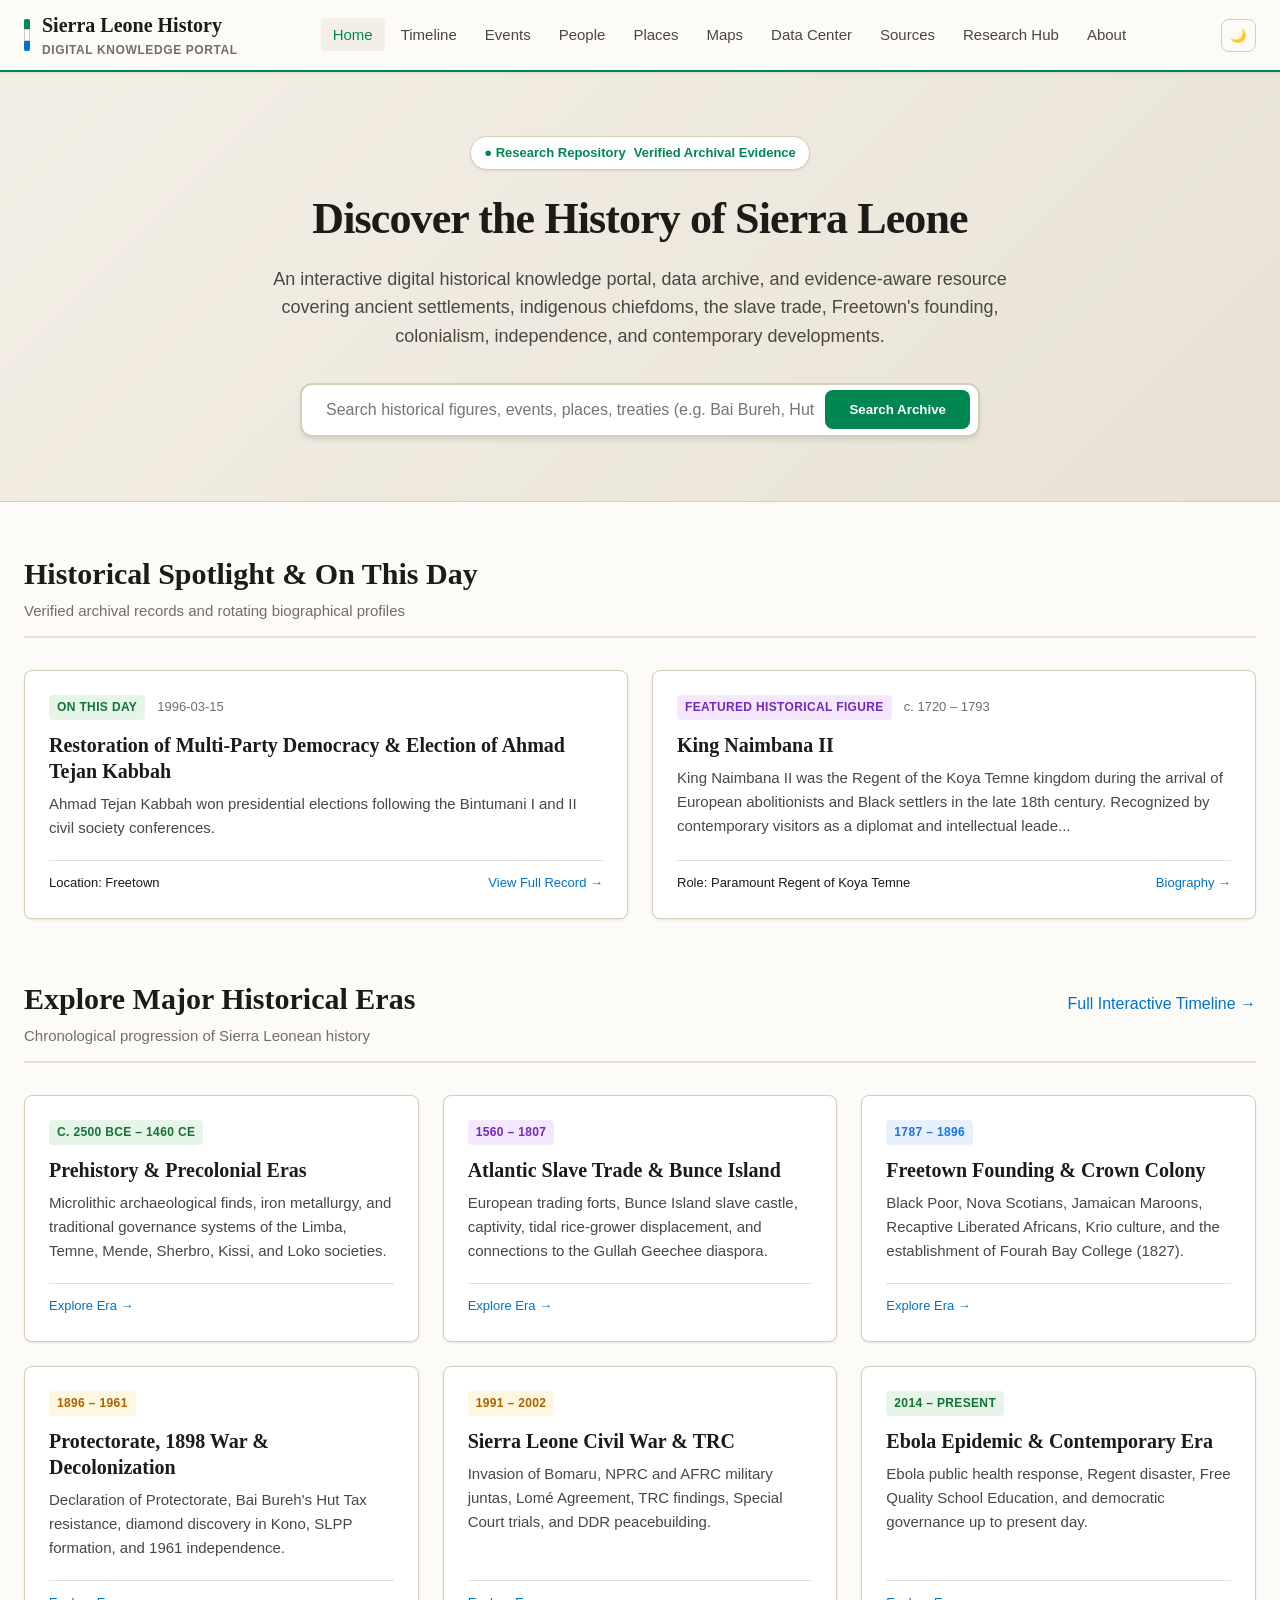
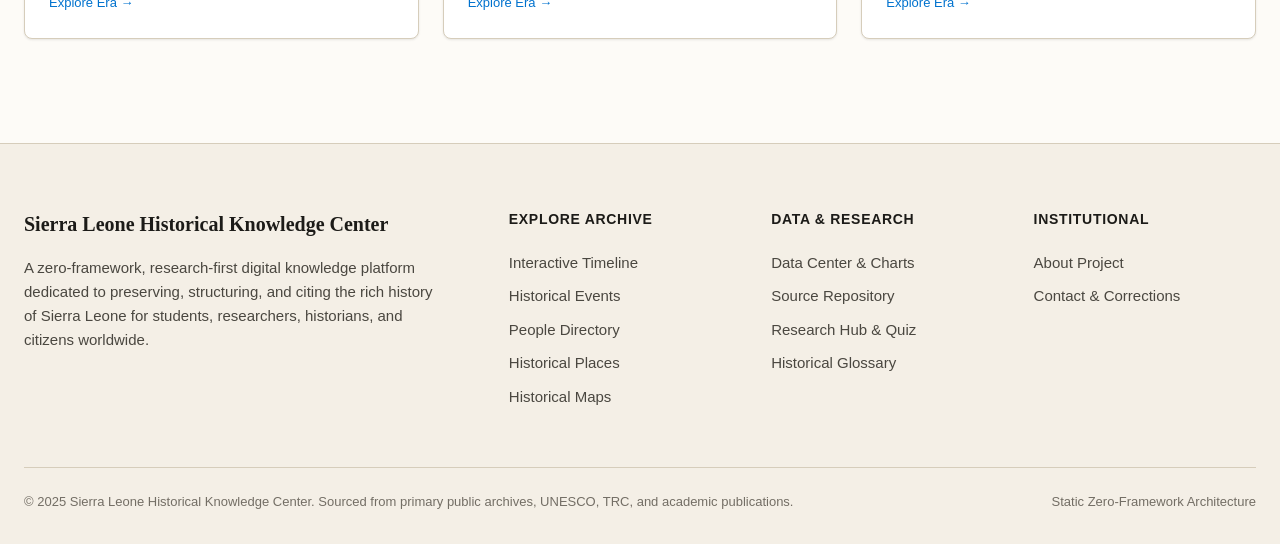
==== index.html @ 2159800d "Add Sierra Leone Historical Knowledge Center static website and data portal Co-authored-by: joemrnic" ====
<!DOCTYPE html>
<html lang="en">
<head>
  <meta charset="UTF-8">
  <meta name="viewport" content="width=device-width, initial-scale=1.0">
  <title>Sierra Leone Historical Knowledge Center & Digital Archive</title>
  <meta name="description" content="Comprehensive research-oriented digital archive, historical data portal, timeline, and source library for the history of Sierra Leone.">
  <link rel="stylesheet" href="css/style.css">
  <link rel="stylesheet" href="css/responsive.css">
  <link rel="stylesheet" href="css/print.css">
</head>
<body>
  <a href="#main-content" class="skip-link">Skip to main content</a>

  <header class="site-header">
    <div class="header-container">
      <a href="index.html" class="brand-logo">
        <div class="brand-flag-stripe">
          <span class="flag-green"></span>
          <span class="flag-white"></span>
          <span class="flag-blue"></span>
        </div>
        <div>
          <span>Sierra Leone History</span>
          <span class="brand-title-sub">Digital Knowledge Portal</span>
        </div>
      </a>

      <nav class="main-nav" id="main-nav">
        <ul class="nav-links">
          <li><a href="index.html" class="nav-link active">Home</a></li>
          <li><a href="timeline.html" class="nav-link">Timeline</a></li>
          <li><a href="events.html" class="nav-link">Events</a></li>
          <li><a href="people.html" class="nav-link">People</a></li>
          <li><a href="places.html" class="nav-link">Places</a></li>
          <li><a href="maps.html" class="nav-link">Maps</a></li>
          <li><a href="data.html" class="nav-link">Data Center</a></li>
          <li><a href="sources.html" class="nav-link">Sources</a></li>
          <li><a href="research.html" class="nav-link">Research Hub</a></li>
          <li><a href="about.html" class="nav-link">About</a></li>
        </ul>
      </nav>

      <div class="header-controls">
        <button id="theme-toggle-btn" class="btn-icon" aria-label="Toggle dark mode">🌙</button>
        <button id="mobile-nav-toggle" class="btn-icon mobile-nav-toggle" aria-label="Toggle navigation" aria-expanded="false">☰</button>
      </div>
    </div>
  </header>

  <section class="hero-section">
    <div class="hero-content">
      <div class="hero-badge">
        <span>● Research Repository</span>
        <span>Verified Archival Evidence</span>
      </div>
      <h1 class="hero-title">Discover the History of Sierra Leone</h1>
      <p class="hero-subtitle">An interactive digital historical knowledge portal, data archive, and evidence-aware resource covering ancient settlements, indigenous chiefdoms, the slave trade, Freetown's founding, colonialism, independence, and contemporary developments.</p>

      <div class="search-container">
        <form id="search-form" action="events.html" method="GET">
          <div class="search-input-wrapper">
            <input type="text" id="search-input" class="search-input" placeholder="Search historical figures, events, places, treaties (e.g. Bai Bureh, Hut Tax, Bunce Island)..." aria-label="Search historical record">
            <button type="submit" class="search-btn">Search Archive</button>
          </div>
        </form>
      </div>
    </div>
  </section>

  <main id="main-content" class="main-content">
    <div id="search-results-container"></div>

    <section style="margin-bottom: 3.5rem;">
      <div class="section-header">
        <div>
          <h2 class="section-title">Historical Spotlight & On This Day</h2>
          <span class="section-subtitle">Verified archival records and rotating biographical profiles</span>
        </div>
      </div>
      <div class="grid-2">
        <div id="on-this-day-card" class="card"></div>
        <div id="featured-spotlight-card" class="card"></div>
      </div>
    </section>

    <section style="margin-bottom: 3.5rem;">
      <div class="section-header">
        <div>
          <h2 class="section-title">Explore Major Historical Eras</h2>
          <span class="section-subtitle">Chronological progression of Sierra Leonean history</span>
        </div>
        <a href="timeline.html">Full Interactive Timeline →</a>
      </div>
      <div class="grid-3">
        <div class="card">
          <div class="card-meta"><span class="badge badge-primary">c. 2500 BCE – 1460 CE</span></div>
          <h3 class="card-title">Prehistory & Precolonial Eras</h3>
          <p class="card-body">Microlithic archaeological finds, iron metallurgy, and traditional governance systems of the Limba, Temne, Mende, Sherbro, Kissi, and Loko societies.</p>
          <div class="card-footer"><a href="timeline.html#prehistory">Explore Era →</a></div>
        </div>
        <div class="card">
          <div class="card-meta"><span class="badge badge-archival">1560 – 1807</span></div>
          <h3 class="card-title">Atlantic Slave Trade & Bunce Island</h3>
          <p class="card-body">European trading forts, Bunce Island slave castle, captivity, tidal rice-grower displacement, and connections to the Gullah Geechee diaspora.</p>
          <div class="card-footer"><a href="timeline.html#slave-trade">Explore Era →</a></div>
        </div>
        <div class="card">
          <div class="card-meta"><span class="badge badge-official">1787 – 1896</span></div>
          <h3 class="card-title">Freetown Founding & Crown Colony</h3>
          <p class="card-body">Black Poor, Nova Scotians, Jamaican Maroons, Recaptive Liberated Africans, Krio culture, and the establishment of Fourah Bay College (1827).</p>
          <div class="card-footer"><a href="timeline.html#freetown-founding">Explore Era →</a></div>
        </div>
        <div class="card">
          <div class="card-meta"><span class="badge badge-disputed">1896 – 1961</span></div>
          <h3 class="card-title">Protectorate, 1898 War & Decolonization</h3>
          <p class="card-body">Declaration of Protectorate, Bai Bureh's Hut Tax resistance, diamond discovery in Kono, SLPP formation, and 1961 independence.</p>
          <div class="card-footer"><a href="timeline.html#protectorate-era">Explore Era →</a></div>
        </div>
        <div class="card">
          <div class="card-meta"><span class="badge badge-disputed">1991 – 2002</span></div>
          <h3 class="card-title">Sierra Leone Civil War & TRC</h3>
          <p class="card-body">Invasion of Bomaru, NPRC and AFRC military juntas, Lomé Agreement, TRC findings, Special Court trials, and DDR peacebuilding.</p>
          <div class="card-footer"><a href="timeline.html#civil-war">Explore Era →</a></div>
        </div>
        <div class="card">
          <div class="card-meta"><span class="badge badge-primary">2014 – Present</span></div>
          <h3 class="card-title">Ebola Epidemic & Contemporary Era</h3>
          <p class="card-body">Ebola public health response, Regent disaster, Free Quality School Education, and democratic governance up to present day.</p>
          <div class="card-footer"><a href="timeline.html#contemporary">Explore Era →</a></div>
        </div>
      </div>
    </section>
  </main>

  <footer class="site-footer">
    <div class="footer-container">
      <div class="footer-col-about">
        <div class="footer-logo">Sierra Leone Historical Knowledge Center</div>
        <p>A zero-framework, research-first digital knowledge platform dedicated to preserving, structuring, and citing the rich history of Sierra Leone for students, researchers, historians, and citizens worldwide.</p>
      </div>
      <div>
        <h4 class="footer-title">Explore Archive</h4>
        <ul class="footer-links">
          <li><a href="timeline.html">Interactive Timeline</a></li>
          <li><a href="events.html">Historical Events</a></li>
          <li><a href="people.html">People Directory</a></li>
          <li><a href="places.html">Historical Places</a></li>
          <li><a href="maps.html">Historical Maps</a></li>
        </ul>
      </div>
      <div>
        <h4 class="footer-title">Data & Research</h4>
        <ul class="footer-links">
          <li><a href="data.html">Data Center & Charts</a></li>
          <li><a href="sources.html">Source Repository</a></li>
          <li><a href="research.html">Research Hub & Quiz</a></li>
          <li><a href="glossary.html">Historical Glossary</a></li>
        </ul>
      </div>
      <div>
        <h4 class="footer-title">Institutional</h4>
        <ul class="footer-links">
          <li><a href="about.html">About Project</a></li>
          <li><a href="contact.html">Contact & Corrections</a></li>
        </ul>
      </div>
    </div>
    <div class="footer-bottom">
      <span>© 2025 Sierra Leone Historical Knowledge Center. Sourced from primary public archives, UNESCO, TRC, and academic publications.</span>
      <span>Static Zero-Framework Architecture</span>
    </div>
  </footer>

  <script src="js/app.js"></script>
  <script src="js/search.js"></script>
</body>
</html>
---- css/style.css ----
/* ==========================================================================
   SIERRA LEONE HISTORICAL KNOWLEDGE CENTER & DATA PORTAL
   Design System - Pure CSS3
   ========================================================================== */

:root {
  /* Sierra Leone Identity & Archival Color Palette */
  --color-emerald: #008751;       /* Sierra Leone Flag Green */
  --color-emerald-dark: #005a36;
  --color-cerulean: #0072ce;      /* Sierra Leone Flag Blue */
  --color-cerulean-dark: #004d8c;
  --color-gold: #d4af37;          /* Mineral & Heritage Gold */
  --color-gold-light: #f7e8a4;

  /* Archival Parchment Neutral Tones (Light Mode) */
  --bg-primary: #fdfbf7;
  --bg-secondary: #f4efe6;
  --bg-tertiary: #e8e2d5;
  --bg-card: #ffffff;
  --bg-card-hover: #faf8f3;
  --border-color: #d6cdbb;
  --border-color-light: #e6dfd3;

  --text-primary: #1c1b18;
  --text-secondary: #4a4740;
  --text-muted: #736e65;
  --text-inverse: #ffffff;

  /* Credibility & Status Indicators */
  --badge-primary-bg: #e6f4ea;
  --badge-primary-text: #137333;
  --badge-official-bg: #e8f0fe;
  --badge-official-text: #1a73e8;
  --badge-disputed-bg: #fef7e0;
  --badge-disputed-text: #b06000;
  --badge-archival-bg: #f3e8fd;
  --badge-archival-text: #7627bb;

  /* Typography */
  --font-serif: 'Georgia', 'Times New Roman', serif;
  --font-sans: -apple-system, BlinkMacSystemFont, "Segoe UI", Roboto, Helvetica, Arial, sans-serif;
  --font-mono: "SFMono-Regular", Consolas, "Liberation Mono", Menlo, monospace;

  /* Layout & Spacing */
  --max-width: 1280px;
  --max-width-narrow: 900px;
  --header-height: 72px;
  --radius-sm: 4px;
  --radius-md: 8px;
  --radius-lg: 12px;
  --shadow-sm: 0 1px 3px rgba(0,0,0,0.06), 0 1px 2px rgba(0,0,0,0.04);
  --shadow-md: 0 4px 6px -1px rgba(0,0,0,0.08), 0 2px 4px -1px rgba(0,0,0,0.04);
  --shadow-lg: 0 10px 15px -3px rgba(0,0,0,0.1), 0 4px 6px -2px rgba(0,0,0,0.05);
  --transition-fast: 0.15s ease;
  --transition-normal: 0.25s ease;
}

/* Dark Mode Theme Overrides */
[data-theme="dark"] {
  --bg-primary: #121417;
  --bg-secondary: #1a1d24;
  --bg-tertiary: #242832;
  --bg-card: #1d212a;
  --bg-card-hover: #262b37;
  --border-color: #323846;
  --border-color-light: #282d38;

  --text-primary: #f0f2f5;
  --text-secondary: #b0b8c6;
  --text-muted: #7e889b;
  --text-inverse: #121417;

  --badge-primary-bg: #06391d;
  --badge-primary-text: #81c995;
  --badge-official-bg: #0d2e5c;
  --badge-official-text: #8ab4f8;
  --badge-disputed-bg: #3c2d00;
  --badge-disputed-text: #fdd663;
  --badge-archival-bg: #301847;
  --badge-archival-text: #d7aefb;

  --shadow-sm: 0 1px 3px rgba(0,0,0,0.3);
  --shadow-md: 0 4px 6px rgba(0,0,0,0.4);
  --shadow-lg: 0 10px 15px rgba(0,0,0,0.5);
}

/* Global Reset & Base Styles */
*, *::before, *::after {
  box-sizing: border-box;
  margin: 0;
  padding: 0;
}

html {
  font-size: 16px;
  scroll-behavior: smooth;
  text-size-adjust: 100%;
}

body {
  font-family: var(--font-sans);
  background-color: var(--bg-primary);
  color: var(--text-primary);
  line-height: 1.6;
  min-height: 100vh;
  display: flex;
  flex-direction: column;
  transition: background-color var(--transition-normal), color var(--transition-normal);
}

/* Accessibility & Focus States */
a {
  color: var(--color-cerulean);
  text-decoration: none;
  transition: color var(--transition-fast);
}

a:hover {
  color: var(--color-cerulean-dark);
  text-decoration: underline;
}

:focus-visible {
  outline: 3px solid var(--color-gold);
  outline-offset: 2px;
}

.skip-link {
  position: absolute;
  top: -100px;
  left: 1rem;
  background: var(--color-emerald);
  color: white;
  padding: 0.75rem 1.25rem;
  z-index: 9999;
  border-radius: var(--radius-sm);
  font-weight: 600;
  transition: top var(--transition-fast);
}

.skip-link:focus {
  top: 1rem;
}

/* Header & Navigation System */
.site-header {
  position: sticky;
  top: 0;
  z-index: 1000;
  background-color: var(--bg-primary);
  border-bottom: 2px solid var(--color-emerald);
  box-shadow: var(--shadow-sm);
  height: var(--header-height);
}

.header-container {
  max-width: var(--max-width);
  margin: 0 auto;
  padding: 0 1.5rem;
  height: 100%;
  display: flex;
  align-items: center;
  justify-content: space-between;
}

.brand-logo {
  display: flex;
  align-items: center;
  gap: 0.75rem;
  color: var(--text-primary);
  font-family: var(--font-serif);
  font-size: 1.25rem;
  font-weight: 700;
  text-decoration: none;
}

.brand-logo:hover {
  text-decoration: none;
}

.brand-flag-stripe {
  display: inline-flex;
  flex-direction: column;
  width: 6px;
  height: 32px;
  border-radius: 2px;
  overflow: hidden;
}

.brand-flag-stripe span {
  flex: 1;
}

.flag-green { background-color: var(--color-emerald); }
.flag-white { background-color: #ffffff; border: 0.5px solid var(--border-color); }
.flag-blue { background-color: var(--color-cerulean); }

.brand-title-sub {
  display: block;
  font-family: var(--font-sans);
  font-size: 0.75rem;
  font-weight: 600;
  color: var(--text-muted);
  text-transform: uppercase;
  letter-spacing: 0.05em;
}

.main-nav {
  display: flex;
  align-items: center;
  gap: 1.25rem;
}

.nav-links {
  display: flex;
  list-style: none;
  gap: 0.25rem;
}

.nav-link {
  padding: 0.5rem 0.75rem;
  color: var(--text-secondary);
  font-size: 0.9375rem;
  font-weight: 500;
  border-radius: var(--radius-sm);
  transition: all var(--transition-fast);
}

.nav-link:hover, .nav-link.active {
  color: var(--color-emerald);
  background-color: var(--bg-secondary);
  text-decoration: none;
}

.header-controls {
  display: flex;
  align-items: center;
  gap: 0.5rem;
}

.btn-icon {
  background: transparent;
  border: 1px solid var(--border-color);
  color: var(--text-secondary);
  padding: 0.5rem;
  border-radius: var(--radius-md);
  cursor: pointer;
  display: inline-flex;
  align-items: center;
  justify-content: center;
  transition: all var(--transition-fast);
}

.btn-icon:hover {
  background-color: var(--bg-secondary);
  color: var(--text-primary);
  border-color: var(--border-color-light);
}

/* Mobile Nav Toggle */
.mobile-nav-toggle {
  display: none;
}

/* Hero Section */
.hero-section {
  background: linear-gradient(135deg, var(--bg-secondary) 0%, var(--bg-tertiary) 100%);
  border-bottom: 1px solid var(--border-color);
  padding: 4rem 1.5rem;
  text-align: center;
  position: relative;
  overflow: hidden;
}

.hero-content {
  max-width: var(--max-width-narrow);
  margin: 0 auto;
  position: relative;
  z-index: 2;
}

.hero-badge {
  display: inline-flex;
  align-items: center;
  gap: 0.5rem;
  background-color: var(--bg-card);
  border: 1px solid var(--border-color);
  padding: 0.35rem 0.85rem;
  border-radius: 50px;
  font-size: 0.8125rem;
  font-weight: 600;
  color: var(--color-emerald);
  margin-bottom: 1.5rem;
  box-shadow: var(--shadow-sm);
}

.hero-title {
  font-family: var(--font-serif);
  font-size: 2.75rem;
  line-height: 1.15;
  font-weight: 800;
  color: var(--text-primary);
  margin-bottom: 1.25rem;
  letter-spacing: -0.02em;
}

.hero-subtitle {
  font-size: 1.125rem;
  color: var(--text-secondary);
  max-width: 750px;
  margin: 0 auto 2rem auto;
}

/* Search Bar Component */
.search-container {
  max-width: 680px;
  margin: 0 auto;
  position: relative;
}

.search-input-wrapper {
  display: flex;
  align-items: center;
  background-color: var(--bg-card);
  border: 2px solid var(--border-color);
  border-radius: var(--radius-lg);
  padding: 0.25rem 0.5rem 0.25rem 1rem;
  box-shadow: var(--shadow-md);
  transition: border-color var(--transition-fast);
}

.search-input-wrapper:focus-within {
  border-color: var(--color-emerald);
}

.search-input {
  flex: 1;
  border: none;
  background: transparent;
  padding: 0.75rem 0.5rem;
  font-size: 1rem;
  color: var(--text-primary);
  outline: none;
}

.search-btn {
  background-color: var(--color-emerald);
  color: white;
  border: none;
  padding: 0.75rem 1.5rem;
  border-radius: var(--radius-md);
  font-weight: 600;
  cursor: pointer;
  transition: background-color var(--transition-fast);
}

.search-btn:hover {
  background-color: var(--color-emerald-dark);
}

/* Main Layout Grid */
.main-content {
  flex: 1;
  max-width: var(--max-width);
  width: 100%;
  margin: 0 auto;
  padding: 3rem 1.5rem;
}

.section-header {
  display: flex;
  align-items: baseline;
  justify-content: space-between;
  margin-bottom: 2rem;
  border-bottom: 2px solid var(--border-color-light);
  padding-bottom: 0.75rem;
}

.section-title {
  font-family: var(--font-serif);
  font-size: 1.875rem;
  color: var(--text-primary);
  display: flex;
  align-items: center;
  gap: 0.75rem;
}

.section-subtitle {
  color: var(--text-muted);
  font-size: 0.9375rem;
}

/* Cards & Grid Layouts */
.grid-3 {
  display: grid;
  grid-template-columns: repeat(auto-fill, minmax(320px, 1fr));
  gap: 1.5rem;
}

.grid-2 {
  display: grid;
  grid-template-columns: repeat(auto-fill, minmax(420px, 1fr));
  gap: 1.5rem;
}

.card {
  background-color: var(--bg-card);
  border: 1px solid var(--border-color);
  border-radius: var(--radius-md);
  padding: 1.5rem;
  box-shadow: var(--shadow-sm);
  display: flex;
  flex-direction: column;
  transition: transform var(--transition-fast), box-shadow var(--transition-fast), border-color var(--transition-fast);
}

.card:hover {
  transform: translateY(-2px);
  box-shadow: var(--shadow-md);
  border-color: var(--color-emerald);
}

.card-meta {
  display: flex;
  align-items: center;
  gap: 0.75rem;
  font-size: 0.8125rem;
  color: var(--text-muted);
  margin-bottom: 0.75rem;
}

.card-title {
  font-family: var(--font-serif);
  font-size: 1.25rem;
  font-weight: 700;
  color: var(--text-primary);
  margin-bottom: 0.5rem;
  line-height: 1.3;
}

.card-body {
  font-size: 0.9375rem;
  color: var(--text-secondary);
  margin-bottom: 1.25rem;
  flex: 1;
}

.card-footer {
  display: flex;
  align-items: center;
  justify-content: space-between;
  border-top: 1px solid var(--border-color-light);
  padding-top: 0.75rem;
  margin-top: auto;
  font-size: 0.8125rem;
}

/* Badges & Credibility Indicators */
.badge {
  display: inline-flex;
  align-items: center;
  padding: 0.2rem 0.5rem;
  border-radius: var(--radius-sm);
  font-size: 0.75rem;
  font-weight: 600;
  text-transform: uppercase;
  letter-spacing: 0.03em;
}

.badge-primary { background: var(--badge-primary-bg); color: var(--badge-primary-text); }
.badge-official { background: var(--badge-official-bg); color: var(--badge-official-text); }
.badge-disputed { background: var(--badge-disputed-bg); color: var(--badge-disputed-text); }
.badge-archival { background: var(--badge-archival-bg); color: var(--badge-archival-text); }

/* Timeline Component */
.timeline-container {
  position: relative;
  padding-left: 2rem;
  margin: 2rem 0;
}

.timeline-container::before {
  content: '';
  position: absolute;
  top: 0;
  bottom: 0;
  left: 7px;
  width: 3px;
  background-color: var(--border-color);
}

.timeline-item {
  position: relative;
  margin-bottom: 2rem;
}

.timeline-marker {
  position: absolute;
  left: -2rem;
  top: 0.25rem;
  width: 17px;
  height: 17px;
  border-radius: 50%;
  background-color: var(--bg-card);
  border: 3px solid var(--color-emerald);
  z-index: 1;
}

.timeline-content {
  background: var(--bg-card);
  border: 1px solid var(--border-color);
  border-radius: var(--radius-md);
  padding: 1.25rem;
  box-shadow: var(--shadow-sm);
}

.timeline-year {
  font-weight: 700;
  color: var(--color-emerald);
  font-size: 1.125rem;
  margin-bottom: 0.25rem;
}

/* Footer Architecture */
.site-footer {
  background-color: var(--bg-secondary);
  border-top: 1px solid var(--border-color);
  padding: 4rem 1.5rem 2rem 1.5rem;
  margin-top: auto;
  font-size: 0.9375rem;
  color: var(--text-secondary);
}

.footer-container {
  max-width: var(--max-width);
  margin: 0 auto;
  display: grid;
  grid-template-columns: 2fr repeat(3, 1fr);
  gap: 2.5rem;
  margin-bottom: 3rem;
}

.footer-col-about {
  padding-right: 1.5rem;
}

.footer-logo {
  font-family: var(--font-serif);
  font-size: 1.25rem;
  font-weight: 700;
  color: var(--text-primary);
  margin-bottom: 1rem;
}

.footer-title {
  font-weight: 700;
  font-size: 0.875rem;
  text-transform: uppercase;
  letter-spacing: 0.05em;
  color: var(--text-primary);
  margin-bottom: 1.25rem;
}

.footer-links {
  list-style: none;
}

.footer-links li {
  margin-bottom: 0.6rem;
}

.footer-links a {
  color: var(--text-secondary);
}

.footer-links a:hover {
  color: var(--color-emerald);
}

.footer-bottom {
  max-width: var(--max-width);
  margin: 0 auto;
  border-top: 1px solid var(--border-color);
  padding-top: 1.5rem;
  display: flex;
  align-items: center;
  justify-content: space-between;
  font-size: 0.8125rem;
  color: var(--text-muted);
}

/* Modal UI */
.modal-overlay {
  position: fixed;
  top: 0;
  left: 0;
  right: 0;
  bottom: 0;
  background-color: rgba(0, 0, 0, 0.6);
  display: flex;
  align-items: center;
  justify-content: center;
  padding: 1.5rem;
  z-index: 2000;
  opacity: 0;
  pointer-events: none;
  transition: opacity var(--transition-fast);
}

.modal-overlay.open {
  opacity: 1;
  pointer-events: auto;
}

.modal-dialog {
  background-color: var(--bg-card);
  border: 1px solid var(--border-color);
  border-radius: var(--radius-lg);
  max-width: 800px;
  width: 100%;
  max-height: 90vh;
  overflow-y: auto;
  box-shadow: var(--shadow-lg);
  padding: 2rem;
  position: relative;
}

.modal-close-btn {
  position: absolute;
  top: 1rem;
  right: 1rem;
  background: transparent;
  border: none;
  font-size: 1.5rem;
  color: var(--text-muted);
  cursor: pointer;
}
---- css/responsive.css ----
/* ==========================================================================
   Responsive Stylesheet - Sierra Leone Historical Knowledge Center
   ========================================================================== */

/* Tablet Breakpoint (<= 1024px) */
@media screen and (max-width: 1024px) {
  .hero-title {
    font-size: 2.25rem;
  }

  .footer-container {
    grid-template-columns: 1fr 1fr;
    gap: 2rem;
  }

  .footer-col-about {
    grid-column: span 2;
  }
}

/* Mobile Breakpoint (<= 768px) */
@media screen and (max-width: 768px) {
  .site-header {
    height: 64px;
  }

  .header-container {
    padding: 0 1rem;
  }

  .main-nav {
    position: fixed;
    top: 64px;
    left: 0;
    right: 0;
    background-color: var(--bg-primary);
    border-bottom: 2px solid var(--border-color);
    padding: 1rem 1.5rem;
    flex-direction: column;
    align-items: stretch;
    box-shadow: var(--shadow-md);
    transform: translateY(-150%);
    transition: transform var(--transition-normal);
  }

  .main-nav.open {
    transform: translateY(0);
  }

  .nav-links {
    flex-direction: column;
    gap: 0.5rem;
  }

  .nav-link {
    padding: 0.75rem 1rem;
    font-size: 1rem;
  }

  .mobile-nav-toggle {
    display: inline-flex;
  }

  .hero-section {
    padding: 2.5rem 1rem;
  }

  .hero-title {
    font-size: 1.875rem;
  }

  .hero-subtitle {
    font-size: 1rem;
  }

  .grid-2, .grid-3 {
    grid-template-columns: 1fr;
  }

  .footer-container {
    grid-template-columns: 1fr;
    gap: 1.5rem;
  }

  .footer-col-about {
    grid-column: span 1;
  }

  .footer-bottom {
    flex-direction: column;
    gap: 0.75rem;
    text-align: center;
  }

  .timeline-container {
    padding-left: 1.25rem;
  }

  .timeline-container::before {
    left: 4px;
  }

  .timeline-marker {
    left: -1.25rem;
    width: 13px;
    height: 13px;
  }
}

/* Small Mobile (<= 480px) */
@media screen and (max-width: 480px) {
  .brand-title-sub {
    display: none;
  }

  .search-input-wrapper {
    flex-direction: column;
    gap: 0.5rem;
    padding: 0.75rem;
  }

  .search-btn {
    width: 100%;
  }
}
---- css/print.css ----
/* ==========================================================================
   Print Stylesheet - Sierra Leone Historical Knowledge Center
   ========================================================================== */

@media print {
  body {
    background: #ffffff !important;
    color: #000000 !important;
    font-size: 11pt;
    line-height: 1.4;
  }

  /* Hide interactive / non-printable elements */
  .site-header,
  .site-footer,
  .hero-section,
  .search-container,
  .btn-icon,
  .search-btn,
  .mobile-nav-toggle,
  .modal-overlay,
  .filter-bar,
  .skip-link {
    display: none !important;
  }

  .main-content {
    max-width: 100% !important;
    margin: 0 !important;
    padding: 0 !important;
  }

  .card, .timeline-content {
    border: 1px solid #999999 !important;
    box-shadow: none !important;
    page-break-inside: avoid;
    margin-bottom: 1rem;
    padding: 1rem !important;
  }

  a[href^="http"]::after {
    content: " (" attr(href) ")";
    font-size: 8pt;
    color: #555555;
  }

  .print-header {
    display: block !important;
    border-bottom: 2px solid #000;
    padding-bottom: 0.5rem;
    margin-bottom: 1.5rem;
  }

  .print-header h1 {
    font-family: Georgia, serif;
    font-size: 18pt;
  }

  .print-header p {
    font-size: 9pt;
    color: #444;
  }
}
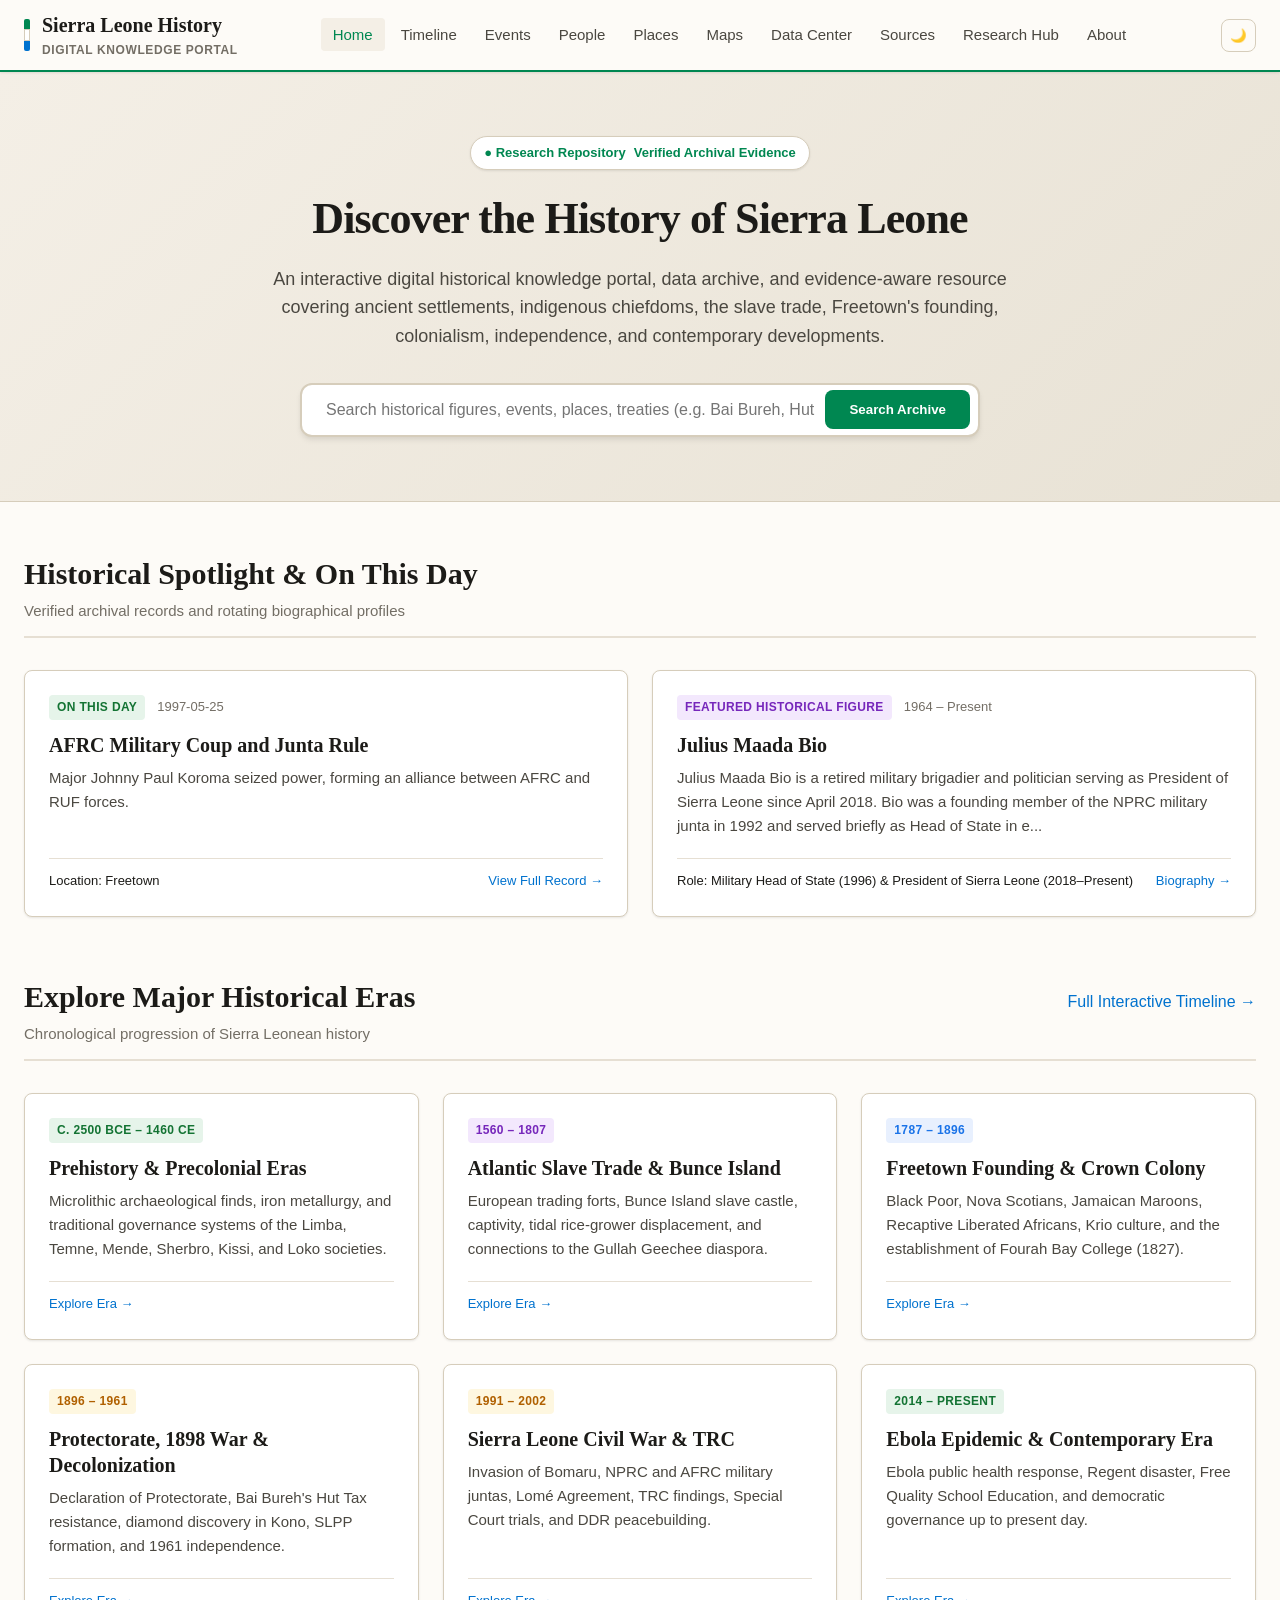
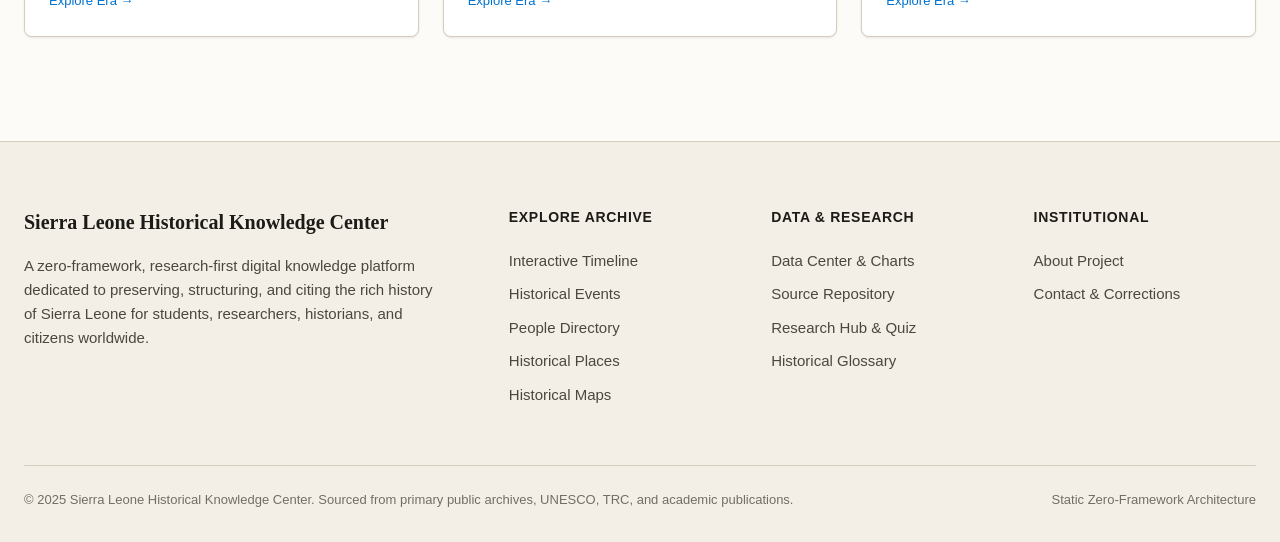
==== commit a7924e11: "Add Sierra Leone flag favicon across all web pages Co-authored-by: joemrnice <148826159+joemrnice@us" ====
--- a/index.html
+++ b/index.html
@@ -5,6 +5,7 @@
   <meta name="viewport" content="width=device-width, initial-scale=1.0">
   <title>Sierra Leone Historical Knowledge Center & Digital Archive</title>
   <meta name="description" content="Comprehensive research-oriented digital archive, historical data portal, timeline, and source library for the history of Sierra Leone.">
+  <link rel="icon" href="assets/images/favicon.webp" type="image/webp">
   <link rel="stylesheet" href="css/style.css">
   <link rel="stylesheet" href="css/responsive.css">
   <link rel="stylesheet" href="css/print.css">
